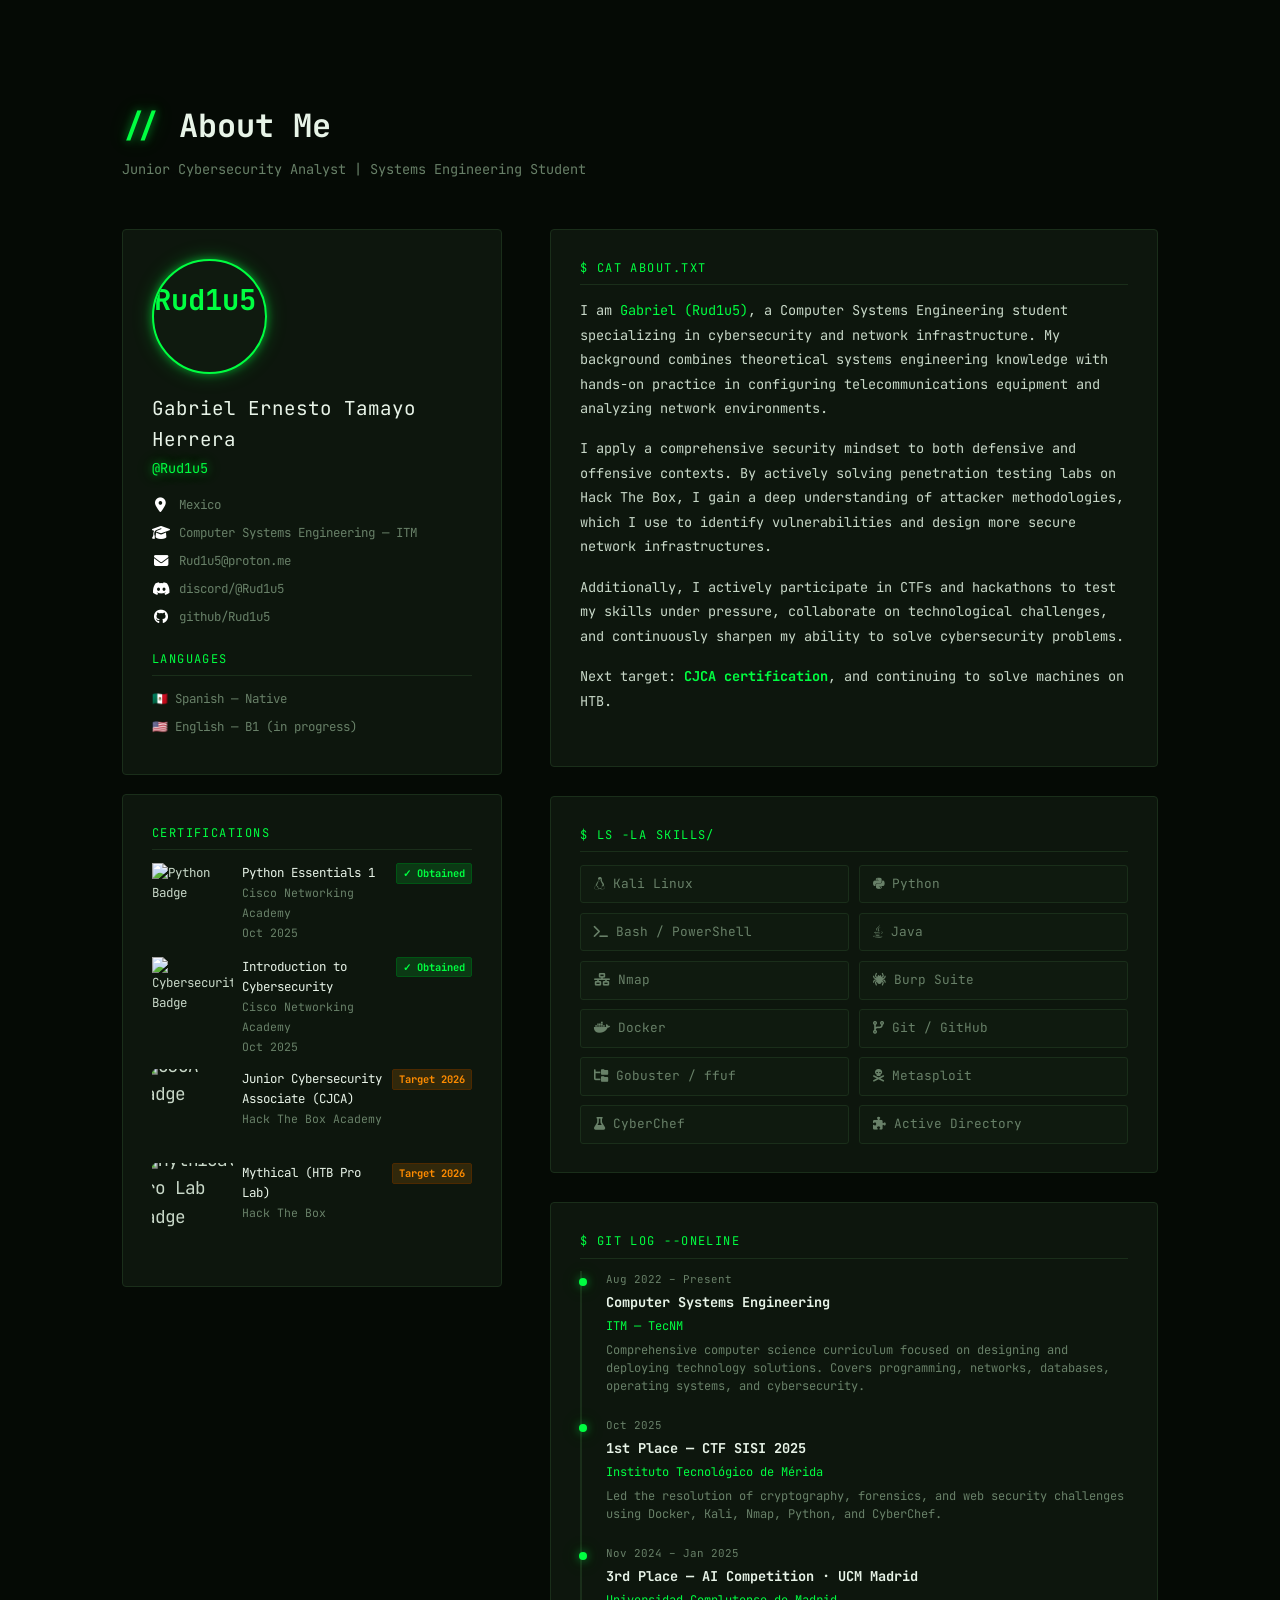
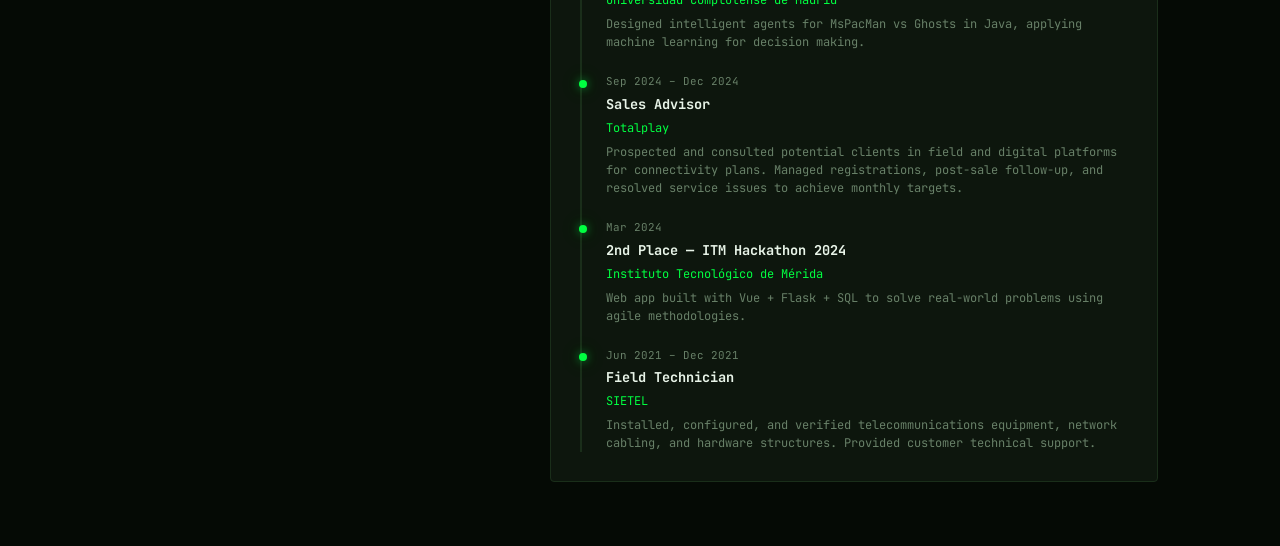
==== pages/about.html @ e1cc3253 "fix: correct email address typo in about page" ====
<!DOCTYPE html>
<html lang="en">

<head>
  <meta charset="UTF-8" />
  <meta name="viewport" content="width=device-width, initial-scale=1.0" />
  <title>About // Rud1u5</title>
  <link rel="icon" type="image/png" href="../assets/icon/favicon.png">
  <link rel="preconnect" href="https://fonts.googleapis.com">
  <link rel="preconnect" href="https://fonts.gstatic.com" crossorigin>
  <link
    href="https://fonts.googleapis.com/css2?family=JetBrains+Mono:ital,wght@0,100..800;1,100..800&family=Share+Tech+Mono&display=swap"
    rel="stylesheet">
  <link rel="stylesheet" href="https://cdnjs.cloudflare.com/ajax/libs/font-awesome/6.5.1/css/all.min.css"
    integrity="sha512-DTOQO9RWCH3ppGqcWaEA1BIZOC6xxalwEsw9c2QQeAIftl+Vegovlnee1c9QX4TctnWMn13TZye+giMm8e2LwA=="
    crossorigin="anonymous" referrerpolicy="no-referrer" />
  <link rel="stylesheet" href="../assets/css/style.css" />
  <script src="../assets/js/components.js" defer></script>
</head>

<body>

  <!-- NAVBAR -->
  <div id="navbar-placeholder" data-active="/about"></div>

  <div class="page-hero">
    <h1><span class="accent">//</span> About Me</h1>
    <p>Junior Cybersecurity Analyst | Systems Engineering Student</p>
  </div>

  <div class="section">
    <div class="about-grid">

      <!-- LEFT COLUMN: profile card + certs -->
      <div style="display:flex; flex-direction:column; gap:1.2rem;">
        <div class="about-card">
          <img src="../assets/img/Rud1u5.jpg" alt="Rud1u5" class="about-avatar" />
          <div class="about-name">Gabriel Ernesto Tamayo Herrera</div>
          <div class="about-handle">@Rud1u5</div>

          <div class="about-info-row">
            <span class="icon"><i class="fa-solid fa-location-dot"></i></span> Mexico
          </div>
          <div class="about-info-row">
            <span class="icon"><i class="fa-solid fa-graduation-cap"></i></span> Computer Systems Engineering — ITM
          </div>
          <div class="about-info-row">
            <a href="mailto:Rud1u5@proton.me" id="email-link">
              <span class="icon"><i class="fa-solid fa-envelope"></i></span> Rud1u5@proton.me
            </a>
          </div>
          <div class="about-info-row">
            <a href="https://discord.com/users/438461222501744640" target="_blank">
              <span class="icon"><i class="fa-brands fa-discord"></i></span> discord/@Rud1u5
            </a>
          </div>
          <div class="about-info-row">
            <a href="https://github.com/Rud1u5" target="_blank">
              <span class="icon"><i class="fa-brands fa-github"></i></span> github/Rud1u5
            </a>
          </div>

          <div class="about-section-title">Languages</div>
          <div class="about-info-row">🇲🇽 Spanish — Native</div>
          <div class="about-info-row">🇺🇸 English — B1 (in progress)</div>
        </div>

        <div class="about-card">
          <div class="about-section-title" style="margin-top:0">Certifications</div>

          <div class="cert-item">
            <span class="cert-icon">
              <img src="https://images.credly.com/size/340x340/images/68c0b94d-f6ac-40b1-a0e0-921439eb092e/image.png"
                class="cert-badge-img" alt="Python Badge" />
            </span>
            <div style="flex:1">
              <span class="cert-name">Python Essentials 1</span>
              <span class="cert-org">Cisco Networking Academy <br> Oct 2025</span>
            </div>
            <span class="cert-status cert-done">✓ Obtained</span>
          </div>

          <div class="cert-item">
            <span class="cert-icon">
              <img src="https://images.credly.com/size/340x340/images/af8c6b4e-fc31-47c4-8dcb-eb7a2065dc5b/I2CS__1_.png"
                class="cert-badge-img" alt="Cybersecurity Badge" />
            </span>
            <div style="flex:1">
              <span class="cert-name">Introduction to Cybersecurity</span>
              <span class="cert-org">Cisco Networking Academy <br> Oct 2025</span>
            </div>
            <span class="cert-status cert-done">✓ Obtained</span>
          </div>

          <div class="cert-item">
            <span class="cert-icon">
              <img
                src="https://cdn-bpneb.nitrocdn.com/ENtBxVaizcDYgrlIsVvatwuuZcDUlekS/assets/images/optimized/rev-c3bd8fa/appliedtechnologyacademy.com/wp-content/uploads/2025/09/HTB-CJCA-300x300.webp"
                class="cert-badge-img contain-fit" alt="CJCA Badge" />
            </span>
            <div style="flex:1">
              <span class="cert-name">Junior Cybersecurity Associate (CJCA)</span>
              <span class="cert-org">Hack The Box Academy</span>
            </div>
            <span class="cert-status cert-progress">Target 2026</span>
          </div>

          <div class="cert-item">
            <span class="cert-icon">
              <img src="https://app.hackthebox.com/images/icons/ic-prolabs/ic-mythical-overview.png"
                class="cert-badge-img contain-fit" alt="Mythical Pro Lab Badge" />
            </span>
            <div style="flex:1">
              <span class="cert-name">Mythical (HTB Pro Lab)</span>
              <span class="cert-org">Hack The Box</span>
            </div>
            <span class="cert-status cert-progress">Target 2026</span>
          </div>
        </div>
      </div>

      <!-- RIGHT COLUMN: bio + skills + timeline -->
      <div style="display:flex; flex-direction:column; gap:1.8rem;">

        <div class="about-card">
          <div class="about-section-title" style="margin-top:0">$ cat about.txt</div>
          <div class="about-bio">
            <p>
              I am <span style="color:var(--green)">Gabriel (Rud1u5)</span>, a Computer Systems Engineering student
              specializing in cybersecurity and network infrastructure. My
              background
              combines theoretical systems engineering knowledge with hands-on practice in configuring
              telecommunications equipment and analyzing network environments.
            </p>
            <p>
              I apply a comprehensive security mindset to both defensive and offensive contexts. By actively solving
              penetration testing labs on Hack The Box, I gain a deep understanding of attacker methodologies,
              which I use to identify vulnerabilities and design more secure network infrastructures.
            </p>
            <p>
              Additionally, I actively participate in CTFs and hackathons to test my skills under pressure,
              collaborate on technological challenges, and continuously sharpen my ability to solve
              cybersecurity problems.
            </p>
            <p>
              Next target: <strong style="color:var(--green)">CJCA certification</strong>, and continuing to solve
              machines on HTB.
            </p>
          </div>
        </div>

        <div class="about-card">
          <div class="about-section-title" style="margin-top:0">$ ls -la skills/</div>
          <div class="skill-grid">
            <div class="skill-item"><span class="si"><i class="fa-brands fa-linux"></i></span> Kali Linux</div>
            <div class="skill-item"><span class="si"><i class="fa-brands fa-python"></i></span> Python</div>
            <div class="skill-item"><span class="si"><i class="fa-solid fa-terminal"></i></span> Bash / PowerShell</div>
            <div class="skill-item"><span class="si"><i class="fa-brands fa-java"></i></span> Java</div>
            <div class="skill-item"><span class="si"><i class="fa-solid fa-network-wired"></i></span> Nmap</div>
            <div class="skill-item"><span class="si"><i class="fa-solid fa-spider"></i></span> Burp Suite</div>
            <div class="skill-item"><span class="si"><i class="fa-brands fa-docker"></i></span> Docker</div>
            <div class="skill-item"><span class="si"><i class="fa-solid fa-code-branch"></i></span> Git / GitHub</div>
            <div class="skill-item"><span class="si"><i class="fa-solid fa-folder-tree"></i></span> Gobuster / ffuf
            </div>
            <div class="skill-item"><span class="si"><i class="fa-solid fa-skull-crossbones"></i></span> Metasploit
            </div>
            <div class="skill-item"><span class="si"><i class="fa-solid fa-flask"></i></span> CyberChef</div>
            <div class="skill-item"><span class="si"><i class="fa-solid fa-puzzle-piece"></i></span> Active Directory
            </div>
          </div>
        </div>

        <div class="about-card">
          <div class="about-section-title" style="margin-top:0">$ git log --oneline</div>
          <div class="timeline">

            <div class="timeline-item">
              <div class="tl-date">Aug 2022 – Present</div>
              <div class="tl-title">Computer Systems Engineering</div>
              <div class="tl-org">ITM — TecNM</div>
              <div class="tl-desc">Comprehensive computer science curriculum focused on designing and deploying
                technology solutions. Covers programming, networks, databases, operating systems, and cybersecurity.
              </div>
            </div>
            <div class="timeline-item">
              <div class="tl-date">Oct 2025</div>
              <div class="tl-title">1st Place — CTF SISI 2025</div>
              <div class="tl-org">Instituto Tecnológico de Mérida</div>
              <div class="tl-desc">Led the resolution of cryptography, forensics, and web security challenges
                using Docker, Kali, Nmap, Python, and CyberChef.</div>
            </div>

            <div class="timeline-item">
              <div class="tl-date">Nov 2024 – Jan 2025</div>
              <div class="tl-title">3rd Place — AI Competition · UCM Madrid</div>
              <div class="tl-org">Universidad Complutense de Madrid</div>
              <div class="tl-desc">Designed intelligent agents for MsPacMan vs Ghosts in Java, applying machine
                learning for decision making.</div>
            </div>

            <div class="timeline-item">
              <div class="tl-date">Sep 2024 – Dec 2024</div>
              <div class="tl-title">Sales Advisor</div>
              <div class="tl-org">Totalplay</div>
              <div class="tl-desc">Prospected and consulted potential clients in field and digital platforms for
                connectivity plans. Managed registrations, post-sale follow-up, and resolved service issues to achieve
                monthly targets.</div>
            </div>

            <div class="timeline-item">
              <div class="tl-date">Mar 2024</div>
              <div class="tl-title">2nd Place — ITM Hackathon 2024</div>
              <div class="tl-org">Instituto Tecnológico de Mérida</div>
              <div class="tl-desc">Web app built with Vue + Flask + SQL to solve real-world problems using agile
                methodologies.</div>
            </div>

            <div class="timeline-item">
              <div class="tl-date">Jun 2021 – Dec 2021</div>
              <div class="tl-title">Field Technician</div>
              <div class="tl-org">SIETEL</div>
              <div class="tl-desc">Installed, configured, and verified telecommunications equipment, network cabling,
                and hardware structures. Provided customer technical support.</div>
            </div>



          </div>
        </div>

      </div>
    </div>
  </div>

  <!-- FOOTER -->
  <div id="footer-placeholder"></div>

  <script src="../assets/js/writeups-data.js"></script>
  <script src="../assets/js/main.js"></script>
</body>

</html>
---- assets/css/style.css ----
/* ================================================
   Rud1u5 Portfolio — Cyberpunk Hacker Theme
   ================================================ */

:root {
  --bg: #050a05;
  --bg2: #0a110a;
  --bg3: #0f1a0f;
  --surface: #0d160d;
  --border: #1a2e1a;
  --green: #00ff41;
  --green-dim: #00cc33;
  --green-mute: #005514;
  --cyan: #00ffff;
  --cyan-dim: #00cccc;
  --red: #ff2d2d;
  --orange: #ff8c00;
  --yellow: #eed202;
  --text: #c8d8c8;
  --text-dim: #688068;
  --text-bright: #e8f4e8;
  --font-mono: 'JetBrains Mono', 'Share Tech Mono', 'Courier New', monospace;
  --glow-g: 0 0 8px #00ff4180, 0 0 20px #00ff4140;
  --glow-c: 0 0 8px #00ffff80, 0 0 20px #00ffff40;
}

*,
*::before,
*::after {
  box-sizing: border-box;
  margin: 0;
  padding: 0;
}

html {
  scroll-behavior: smooth;
}

body {
  background: var(--bg);
  color: var(--text);
  font-family: var(--font-mono);
  font-size: 14px;
  line-height: 1.6;
  min-height: 100vh;
  overflow-x: hidden;
}

/* ── OVERLAYS ── */
.scanlines {
  pointer-events: none;
  position: fixed;
  inset: 0;
  z-index: 9999;
  background: repeating-linear-gradient(0deg,
      transparent,
      transparent 2px,
      rgba(0, 255, 65, 0.015) 2px,
      rgba(0, 255, 65, 0.015) 4px);
}

.noise {
  pointer-events: none;
  position: fixed;
  inset: 0;
  z-index: 9998;
  opacity: .04;
  background-image: url("data:image/svg+xml,%3Csvg viewBox='0 0 256 256' xmlns='http://www.w3.org/2000/svg'%3E%3Cfilter id='n'%3E%3CfeTurbulence type='fractalNoise' baseFrequency='0.9' numOctaves='4' stitchTiles='stitch'/%3E%3C/filter%3E%3Crect width='100%25' height='100%25' filter='url(%23n)'/%3E%3C/svg%3E");
  background-size: 128px 128px;
}

/* ── NAVBAR ── */
.navbar {
  position: fixed;
  top: 0;
  left: 0;
  right: 0;
  z-index: 1000;
  display: flex;
  align-items: center;
  justify-content: space-between;
  padding: 0 2rem;
  height: 56px;
  background: rgba(5, 10, 5, 0.92);
  border-bottom: 1px solid var(--border);
  backdrop-filter: blur(8px);
}

.nav-brand {
  font-size: 1rem;
  color: var(--green);
  text-shadow: var(--glow-g);
  white-space: nowrap;
}

.nav-links {
  position: absolute;
  left: 50%;
  transform: translateX(-50%);
  display: flex;
  list-style: none;
  gap: 0.2rem;
}


.nav-links a {
  display: block;
  padding: 0.4rem 0.8rem;
  color: var(--text-dim);
  text-decoration: none;
  font-size: 0.8rem;
  border: 1px solid transparent;
  transition: all 0.2s;
  letter-spacing: 0.05em;
}

.nav-links a:hover,
.nav-links a.active {
  color: var(--green);
  border-color: var(--green-mute);
  background: rgba(0, 255, 65, 0.05);
  text-shadow: var(--glow-g);
}

.nav-status {
  display: flex;
  align-items: center;
  gap: 0.5rem;
  font-size: 0.7rem;
  color: var(--text-dim);
}

.status-dot {
  width: 8px;
  height: 8px;
  border-radius: 50%;
  background: var(--green);
  box-shadow: var(--glow-g);
  animation: pulse-dot 2s infinite;
}

@keyframes pulse-dot {

  0%,
  100% {
    opacity: 1;
  }

  50% {
    opacity: 0.3;
  }
}

/* ── RESPONSIVE NAVBAR (Móviles y Tablets) ── */
@media (max-width: 768px) {
  .navbar {
    height: auto;
    flex-direction: column;
    padding: 0.8rem 1rem;
    gap: 0.8rem;
    align-items: flex-start;
  }

  .nav-links {
    position: static;
    transform: none;
    width: 100%;
    justify-content: center;
    flex-wrap: nowrap;
    gap: 0.25rem;
  }

  .nav-links a {
    padding: 0.3rem 0.5rem;
    font-size: 0.75rem;
  }

  .nav-status {
    position: absolute;
    top: 0.9rem;
    right: 1.5rem;
  }

  /* ── WRITEUP RESPONSIVE ── */
  .writeup-content {
    margin: 110px auto 2rem;
    padding: 0 1.2rem;
  }

  .writeup-header {
    flex-direction: column;
    align-items: flex-start;
    gap: 1rem;
  }

  .writeup-dates {
    margin-left: 0;
    width: 100%;
  }
}

/* ── CURSOR BLINK ── */
.cursor-blink {
  animation: blink 1s step-end infinite;
  color: var(--green);
}

@keyframes blink {

  0%,
  100% {
    opacity: 1;
  }

  50% {
    opacity: 0;
  }
}

/* ── HERO ── */
.hero {
  min-height: 100vh;
  padding: 80px 2rem 3rem;
  display: flex;
  flex-direction: column;
  align-items: center;
  justify-content: center;
  gap: 2.5rem;
  position: relative;
}

.hero::before {
  content: '';
  position: absolute;
  inset: 0;
  background:
    radial-gradient(ellipse 60% 50% at 50% 40%, rgba(0, 255, 65, 0.06) 0%, transparent 70%),
    radial-gradient(ellipse 40% 30% at 80% 80%, rgba(0, 255, 255, 0.04) 0%, transparent 60%);
  pointer-events: none;
}

/* ── TERMINAL ── */
.hero-terminal {
  width: 100%;
  max-width: 760px;
  background: var(--surface);
  border: 1px solid var(--green-mute);
  border-radius: 8px;
  box-shadow: 0 0 40px rgba(0, 255, 65, 0.08), 0 0 80px rgba(0, 255, 65, 0.04);
  overflow: hidden;
}

.terminal-bar {
  background: var(--bg3);
  padding: 0.6rem 1rem;
  display: flex;
  align-items: center;
  gap: 0.5rem;
  border-bottom: 1px solid var(--border);
}

.t-btn {
  width: 12px;
  height: 12px;
  border-radius: 50%;
}

.t-btn.red {
  background: #ff5f57;
}

.t-btn.yellow {
  background: #febc2e;
}

.t-btn.green {
  background: #28c840;
}

.t-title {
  margin-left: auto;
  margin-right: auto;
  font-size: 0.75rem;
  color: var(--text-dim);
  position: absolute;
  left: 50%;
  transform: translateX(-50%);
}

.terminal-body {
  padding: 1.5rem;
  display: flex;
  flex-direction: column;
  gap: 0.4rem;
}

.t-line {
  opacity: 0;
  animation: fadein 0.3s ease forwards;
  animation-delay: var(--delay, 0s);
}

@keyframes fadein {
  to {
    opacity: 1;
  }
}

.t-prompt {
  color: var(--green);
  margin-right: 0.5rem;
}

.t-cmd {
  color: var(--text-bright);
}

.t-output {
  color: var(--green-dim);
}

.t-comment {
  color: var(--text-dim);
  font-style: italic;
}

.skill-tag {
  display: inline-block;
  margin: 2px;
  padding: 2px 8px;
  border: 1px solid var(--green-mute);
  border-radius: 2px;
  font-size: 0.75rem;
  background: rgba(0, 255, 65, 0.07);
  color: var(--green);
}

/* ── HERO STATS ── */
.hero-stats {
  display: grid;
  grid-template-columns: repeat(3, 1fr);
  gap: 1rem;
  width: 100%;
  max-width: 760px;
}

@media (max-width: 600px) {
  .hero-stats {
    grid-template-columns: 1fr;
  }
}

/* ── GLOW CARD (Componente Reutilizable) ── */
.glow-card {
  position: relative;
  overflow: hidden;
  transition: border-color 0.3s, box-shadow 0.3s;
}

.glow-card::before {
  content: '';
  position: absolute;
  top: 0;
  left: 0;
  right: 0;
  height: 2px;
  background: var(--green);
  box-shadow: var(--glow-g);
  transform: scaleX(0);
  transition: transform 0.3s;
}

.glow-card:hover::before {
  transform: scaleX(1);
}

.glow-card:hover {
  border-color: var(--green-mute);
  box-shadow: 0 0 20px rgba(0, 255, 65, 0.08);
}

.stat-card {
  background: var(--surface);
  border: 1px solid var(--border);
  border-radius: 4px;
  padding: 1.2rem 1rem;
  text-align: center;
}

.stat-icon {
  font-size: 1.4rem;
  color: var(--green);
  text-shadow: var(--glow-g);
  margin-bottom: 0.5rem;
}

.stat-num {
  font-size: 2.2rem;
  font-weight: 700;
  color: var(--green);
  text-shadow: var(--glow-g);
  line-height: 1;
  margin-bottom: 0.4rem;
}

.stat-label {
  font-size: 0.68rem;
  color: var(--text-dim);
  text-transform: uppercase;
  letter-spacing: 0.08em;
}

/* ── SECTIONS ── */
.section {
  padding: 4rem 2rem;
  max-width: 1100px;
  margin: 0 auto;
}

.page-hero+.section {
  padding-top: 0rem;
}


.section-header {
  display: flex;
  align-items: center;
  justify-content: space-between;
  margin-bottom: 2rem;
  border-bottom: 1px solid var(--border);
  padding-bottom: 1rem;
}

.section-header h2 {
  font-size: 1.2rem;
  color: var(--text-bright);
  letter-spacing: 0.05em;
}

.latest-writeups {
  padding-top: 2.75rem;
  padding-bottom: 2.75rem;
}

.projects-preview {
  padding-top: 2.75rem;
}


.accent {
  color: var(--green);
  text-shadow: var(--glow-g);
}

/* ── BUTTONS ── */
.btn-ghost {
  color: var(--text-dim);
  text-decoration: none;
  border: 1px solid var(--border);
  padding: 0.35rem 0.8rem;
  font-size: 0.75rem;
  font-family: var(--font-mono);
  transition: all 0.2s;
}

.btn-ghost:hover {
  color: var(--green);
  border-color: var(--green-mute);
  background: rgba(0, 255, 65, 0.05);
}

.btn-primary {
  display: inline-block;
  color: var(--bg);
  background: var(--green);
  text-decoration: none;
  border: 1px solid var(--green);
  padding: 0.4rem 1rem;
  font-size: 0.78rem;
  font-family: var(--font-mono);
  font-weight: 700;
  transition: all 0.2s;
  cursor: pointer;
}

.btn-primary:hover {
  background: transparent;
  color: var(--green);
  box-shadow: var(--glow-g);
}

/* ── WRITEUPS GRID ── */
.writeups-grid {
  display: grid;
  grid-template-columns: repeat(auto-fill, minmax(280px, 1fr));
  grid-auto-rows: 1fr;
  gap: 1.2rem;
}

/* ── WRITEUP CARD ── */
.machine-card {
  background: var(--surface);
  border: 1px solid var(--border);
  border-radius: 4px;
  padding: 1.4rem;
  display: flex;
  flex-direction: column;
  gap: 0.8rem;
  transition: all 0.25s;
  position: relative;
  overflow: hidden;
  text-decoration: none;
  color: inherit;
}

.machine-card::before {
  content: '';
  position: absolute;
  left: 0;
  top: 0;
  bottom: 0;
  width: 3px;
  background: var(--diff-color, var(--green));
  box-shadow: 0 0 10px var(--diff-color, var(--green));
}

/* Aumentar el resplandor de las tarjetas HARD (Rojas) */
.machine-card.card-hard::before {
  box-shadow: 0 0 18px var(--red), 0 0 10px var(--red);
}

/* Aumentar el resplandor de las tarjetas MEDIUM (Naranjas) */
.machine-card.card-medium::before {
  box-shadow: 0 0 16px var(--orange), 0 0 10px var(--orange);
}

.machine-card:hover {
  border-color: var(--diff-color, var(--green-mute));
  transform: translateY(-2px);
  box-shadow: 0 8px 30px rgba(0, 0, 0, 0.4), 0 0 20px rgba(0, 255, 65, 0.06);
}

.card-top {
  display: flex;
  align-items: center;
  justify-content: space-between;
  gap: 0.5rem;
}

.machine-avatar-mini {
  width: 40px;
  height: 40px;
  border-radius: 4px;
  border: none;
  flex-shrink: 0;
}

.card-title {
  font-size: 1rem;
  font-weight: 700;
  color: var(--text-bright);
  letter-spacing: 0.03em;
}

.card-platform {
  font-size: 0.68rem;
  padding: 2px 8px;
  border-radius: 2px;
  font-weight: 700;
  letter-spacing: 0.08em;
  text-transform: uppercase;
  white-space: nowrap;
}

.writeup-platform-logo {
  height: 22px;
  width: auto;
  object-fit: contain;
  display: block;
}

.card-platform-logo {
  height: 20px;
  width: auto;
  object-fit: contain;
  display: block;
  flex-shrink: 0;
}

.plat-htb {
  background: rgba(158, 255, 0, 0.15);
  color: #9eff00;
  border: 1px solid #9eff0044;
}

.plat-thm {
  background: rgba(255, 32, 32, 0.15);
  color: #ff2020;
  border: 1px solid #ff202044;
}

.plat-docker {
  background: rgba(0, 153, 255, 0.15);
  color: #0099ff;
  border: 1px solid #0099ff44;
}

.card-meta {
  display: flex;
  gap: 0.6rem;
  align-items: center;
  flex-wrap: wrap;
}

.diff-badge {
  font-size: 0.68rem;
  font-weight: 700;
  padding: 2px 8px;
  border-radius: 2px;
  text-transform: uppercase;
  letter-spacing: 0.08em;
}

.diff-easy {
  background: rgba(0, 255, 65, 0.15);
  color: var(--green);
  border: 1px solid var(--green-mute);
  --diff-color: var(--green);
}

.diff-medium {
  background: rgba(255, 140, 0, 0.15);
  color: var(--orange);
  border: 1px solid #4d2900;
  --diff-color: var(--orange);
}

.diff-hard {
  background: rgba(255, 45, 45, 0.15);
  color: var(--red);
  border: 1px solid #4d0000;
  --diff-color: var(--red);
}

/* ── HTB TYPE BADGE ── */
.type-badge {
  font-size: 0.68rem;
  font-weight: 700;
  padding: 2px 8px;
  border-radius: 2px;
  text-transform: uppercase;
  letter-spacing: 0.08em;
  display: inline-flex;
  align-items: center;
  gap: 0.3rem;
}

.type-machine {
  background: transparent;
  color: var(--text-dim);
  border: none;
  font-weight: 400;
  text-transform: none;
}


.type-challenge {
  background: rgba(0, 255, 255, 0.1);
  color: var(--cyan);
  border: 1px solid rgba(0, 255, 255, 0.2);
}

.os-badge {
  font-size: 0.75rem;
  color: var(--text-dim);
  display: flex;
  align-items: center;
  gap: 0.35rem;
}

.os-badge i {
  font-size: 0.85rem;
  /* Agrandamos un poco para darle más presencia visual */
}

/* ── TYPE ICON-ONLY INDICATOR ── */
.type-icon-only {
  display: inline-flex;
  align-items: center;
  color: var(--text-dim);
  font-size: 0.85rem;
}

/* ── COMBINED TYPE · OS BADGE (Option A) ── */
.type-os-badge {
  font-size: 0.75rem;
  color: var(--text-dim);
  display: inline-flex;
  align-items: center;
  gap: 0.35rem;
}

.type-os-badge i {
  font-size: 0.82rem;
}

.type-os-sep {
  color: var(--border);
  font-size: 0.8rem;
  margin: 0 0.1rem;
  user-select: none;
}

.card-date {
  font-size: 0.68rem;
  color: var(--text-dim);
  margin-left: auto;
}

.card-desc {
  font-size: 0.78rem;
  color: var(--text-dim);
  line-height: 1.5;
}

.card-tags {
  display: flex;
  gap: 0.4rem;
  flex-wrap: wrap;
}

.tag {
  font-size: 0.65rem;
  padding: 1px 6px;
  border: 1px solid var(--border);
  color: var(--text-dim);
  border-radius: 2px;
}

.card-footer {
  margin-top: auto;
  display: flex;
  justify-content: flex-end;
}

/* ── HTB DASHBOARD MINI ── */
.htb-dash-mini {
  display: flex;
  gap: 3rem;
  align-items: center;
  background: var(--surface);
  border: 1px solid var(--border);
  border-radius: 4px;
  padding: 2rem;
  flex-wrap: wrap;
}

.htb-user-info {
  display: flex;
  align-items: center;
  gap: 1.5rem;
}

.htb-avatar {
  position: relative;
  width: 72px;
  height: 72px;
  flex-shrink: 0;
}

.avatar-ring {
  position: absolute;
  inset: 0;
  border-radius: 50%;
  border: 2px solid var(--green);
  box-shadow: var(--glow-g);
  animation: spin 8s linear infinite;
}

@keyframes spin {
  to {
    transform: rotate(360deg);
  }
}

.avatar-inner {
  position: absolute;
  inset: 6px;
  border-radius: 50%;
  background: var(--bg3);
  border: 1px solid var(--green-mute);
  display: flex;
  align-items: center;
  justify-content: center;
  font-size: 1.1rem;
  font-weight: 700;
  color: var(--green);
}

.htb-user-details h3 {
  font-size: 1.2rem;
  color: var(--text-bright);
  margin-bottom: 0.2rem;
}

.htb-user-details p {
  font-size: 0.75rem;
  color: var(--text-dim);
  margin-bottom: 0.6rem;
}

.htb-link {
  color: var(--green);
  text-decoration: none;
  font-size: 0.78rem;
  transition: text-shadow 0.2s;
}

.htb-link:hover {
  text-shadow: var(--glow-g);
}

.htb-bars {
  flex: 1;
  min-width: 220px;
  display: flex;
  flex-direction: column;
  gap: 1rem;
}

.htb-bar-row {
  display: grid;
  grid-template-columns: 60px 1fr 30px;
  align-items: center;
  gap: 0.8rem;
  font-size: 0.78rem;
  color: var(--text-dim);
}

.bar-track {
  height: 8px;
  background: var(--bg3);
  border: 1px solid var(--border);
  border-radius: 2px;
  overflow: hidden;
}

.bar-fill {
  height: 100%;
  border-radius: 2px;
  transition: width 1.5s cubic-bezier(0.4, 0, 0.2, 1);
}

.bar-fill.easy {
  background: var(--green);
  box-shadow: 0 0 8px var(--green);
}

.bar-fill.medium {
  background: var(--orange);
  box-shadow: 0 0 8px var(--orange);
}

.bar-fill.hard {
  background: var(--red);
  box-shadow: 0 0 8px var(--red);
}

.easy-c {
  color: var(--green);
}

.medium-c {
  color: var(--orange);
}

.hard-c {
  color: var(--red);
}

.bar-num {
  text-align: right;
}

/* ── FOOTER ── */
.footer {
  border-top: 1px solid var(--border);
  padding: 2rem;
  display: flex;
  justify-content: space-between;
  align-items: center;
  flex-wrap: wrap;
  gap: 1rem;
  font-size: 0.75rem;
  color: var(--text-dim);
}

.footer-links {
  display: flex;
  gap: 1.5rem;
}

.footer-links a {
  color: var(--text-dim);
  text-decoration: none;
  transition: color 0.2s;
  position: relative;
}

.footer-links a:hover {
  color: var(--green);
  text-shadow: var(--glow-g);
}

/* ================================================
   WRITEUPS PAGE
   ================================================ */
.page-hero {
  padding: 100px 2rem 3rem;
  max-width: 1100px;
  margin: 0 auto;
}

.page-hero h1 {
  font-size: 2rem;
  color: var(--text-bright);
  margin-bottom: 0.5rem;
}

.page-hero p {
  color: var(--text-dim);
  font-size: 0.85rem;
}

.filters {
  padding: 0 2rem 2rem;
  max-width: 1100px;
  margin: 0 auto;
}

.filter-row {
  display: flex;
  gap: 0.5rem;
  flex-wrap: wrap;
  margin-bottom: 0.8rem;
}

.filter-label {
  font-size: 0.7rem;
  color: var(--text-dim);
  text-transform: uppercase;
  letter-spacing: 0.1em;
  display: flex;
  align-items: center;
  margin-right: 0.3rem;
}

.filter-btn {
  font-family: var(--font-mono);
  font-size: 0.75rem;
  padding: 0.3rem 0.8rem;
  background: transparent;
  border: 1px solid var(--border);
  color: var(--text-dim);
  cursor: pointer;
  border-radius: 2px;
  transition: all 0.2s;
  display: inline-flex;
  align-items: center;
}

.filter-btn i {
  font-size: 0.88rem;
  /* Agrandamos el icono para darle más peso visual */
  margin-right: 0.35rem;
}

.filter-btn:hover {
  border-color: var(--green-mute);
  color: var(--green);
}

.filter-btn.active {
  background: rgba(0, 255, 65, 0.1);
  border-color: var(--green);
  color: var(--green);
  box-shadow: 0 0 8px rgba(0, 255, 65, 0.15);
}

.writeup-count {
  font-size: 0.75rem;
  color: var(--text-dim);
  margin-bottom: 1.5rem;
}

.writeup-count span {
  color: var(--green);
}

/* ================================================
   ABOUT PAGE
   ================================================ */
.about-grid {
  display: grid;
  grid-template-columns: 1fr 1.6fr;
  gap: 3rem;
  align-items: start;
}

@media (max-width: 700px) {
  .about-grid {
    grid-template-columns: 1fr;
    gap: 1.8rem;
  }

  .about-grid>div {
    display: contents !important;
  }

  .about-grid>div:first-child>.about-card:nth-child(1) {
    order: 1;
  }

  .about-grid>div:last-child>.about-card:nth-child(1) {
    order: 2;
  }

  .about-grid>div:first-child>.about-card:nth-child(2) {
    order: 3;
  }

  .about-grid>div:last-child>.about-card:nth-child(2) {
    order: 4;
  }

  .about-grid>div:last-child>.about-card:nth-child(3) {
    order: 5;
  }
}

.about-card {
  background: var(--surface);
  border: 1px solid var(--border);
  border-radius: 4px;
  padding: 1.8rem;
}

.about-avatar {
  width: 115px;
  height: 115px;
  border-radius: 50%;
  border: 2px solid var(--green);
  box-shadow: var(--glow-g);
  background: var(--bg3);
  display: flex;
  align-items: center;
  justify-content: center;
  font-size: 1.8rem;
  font-weight: 700;
  color: var(--green);
  margin-bottom: 1.2rem;
  object-fit: cover;
}

.about-name {
  font-size: 1.2rem;
  color: var(--text-bright);
  margin-bottom: 0.2rem;
}

.about-handle {
  color: var(--green);
  font-size: 0.85rem;
  margin-bottom: 1rem;
  text-shadow: var(--glow-g);
}

.about-info-row {
  display: flex;
  align-items: center;
  gap: 0.6rem;
  font-size: 0.78rem;
  color: var(--text-dim);
  margin-bottom: 0.5rem;
}

.about-info-row .icon {
  font-size: 0.9rem;
  color: #ffffff;
  display: inline-flex;
  align-items: center;
  justify-content: center;
  width: 18px;
  text-align: center;
  transition: color 0.2s ease, text-shadow 0.2s ease;
}

.about-info-row a {
  position: relative;
  text-decoration: none;
  color: var(--text-dim);
  display: inline-flex;
  align-items: center;
  gap: 0.6rem;
  transition: transform 0.2s ease, text-shadow 0.2s ease, color 0.2s ease;
}

.about-info-row a:hover {
  transform: scale(1.04);
  color: var(--green);
  text-shadow: var(--glow-g);
}

.about-info-row a:hover .icon {
  color: var(--green);
  text-shadow: var(--glow-g);
}

.tooltip-toast {
  position: absolute;
  bottom: 125%;
  left: 50%;
  transform: translateX(-50%) translateY(5px);
  background: var(--bg2);
  border: 1px solid var(--green);
  color: var(--green);
  font-family: var(--font-mono);
  font-size: 0.68rem;
  padding: 3px 8px;
  border-radius: 3px;
  box-shadow: var(--glow-g);
  white-space: nowrap;
  pointer-events: none;
  opacity: 0;
  transition: opacity 0.2s ease, transform 0.2s ease;
  z-index: 100;
}

.tooltip-toast.visible {
  opacity: 1;
  transform: translateX(-50%) translateY(0);
}

.about-section-title {
  font-size: 0.75rem;
  text-transform: uppercase;
  letter-spacing: 0.12em;
  color: var(--green);
  margin: 1.4rem 0 0.8rem;
  padding-bottom: 0.4rem;
  border-bottom: 1px solid var(--border);
}

.cert-item {
  display: flex;
  align-items: flex-start;
  gap: 0.6rem;
  margin-bottom: 0.8rem;
  font-size: 0.78rem;
}

.cert-icon {
  width: 81px;
  height: 81px;
  display: flex;
  align-items: center;
  justify-content: center;
  overflow: hidden;
  flex-shrink: 0;
}

.cert-badge-img {
  width: 100%;
  height: 100%;
  object-fit: cover;
  display: block;
}

.cert-badge-img.contain-fit {
  object-fit: contain;
  transform: scale(1.42);
}

.cert-name {
  color: var(--text-bright);
  display: block;
}

.cert-org {
  color: var(--text-dim);
  font-size: 0.72rem;
}

.cert-status {
  font-size: 0.65rem;
  padding: 1px 6px;
  border-radius: 2px;
  font-weight: 700;
  margin-left: auto;
  white-space: nowrap;
}

.cert-done {
  background: rgba(0, 255, 65, 0.15);
  color: var(--green);
  border: 1px solid var(--green-mute);
}

.cert-progress {
  background: rgba(255, 140, 0, 0.15);
  color: var(--orange);
  border: 1px solid #4d2900;
}

.cert-goal {
  background: rgba(100, 100, 100, 0.1);
  color: var(--text-dim);
  border: 1px solid var(--border);
}

.about-bio {
  font-size: 0.85rem;
  line-height: 1.8;
  color: var(--text);
  margin-bottom: 1.5rem;
}

.about-bio p {
  margin-bottom: 1rem;
}

.skill-grid {
  display: grid;
  grid-template-columns: repeat(2, 1fr);
  gap: 0.6rem;
}

.skill-item {
  background: var(--bg3);
  border: 1px solid var(--border);
  border-radius: 3px;
  padding: 0.5rem 0.8rem;
  font-size: 0.80rem;
  color: var(--text-dim);
  display: flex;
  align-items: center;
  gap: 0.5rem;
}

.skill-item .si {
  color: inherit;
}

.timeline {
  border-left: 2px solid var(--border);
  padding-left: 1.5rem;
  display: flex;
  flex-direction: column;
  gap: 1.4rem;
  margin-top: 0.5rem;
}

.timeline-item {
  position: relative;
}

.timeline-item::before {
  content: '';
  position: absolute;
  left: -1.7rem;
  top: 0.4rem;
  width: 8px;
  height: 8px;
  border-radius: 50%;
  background: var(--green);
  box-shadow: var(--glow-g);
}

.tl-date {
  font-size: 0.68rem;
  color: var(--text-dim);
  margin-bottom: 0.2rem;
}

.tl-title {
  font-size: 0.85rem;
  color: var(--text-bright);
  font-weight: 700;
  margin-bottom: 0.2rem;
}

.tl-org {
  font-size: 0.75rem;
  color: var(--green);
  margin-bottom: 0.3rem;
}

.tl-desc {
  font-size: 0.75rem;
  color: var(--text-dim);
  line-height: 1.5;
}

/* ================================================
   PROJECTS & LABS PAGE
   ================================================ */
.projects-layout {
  display: grid;
  grid-template-columns: 320px 1fr;
  gap: 2rem;
  align-items: start;
}

@media (max-width: 850px) {
  .projects-layout {
    grid-template-columns: 1fr;
  }
}

.platform-column,
.projects-column {
  display: flex;
  flex-direction: column;
  gap: 1rem;
}

.sub-section-title {
  font-size: 0.75rem;
  color: var(--text-dim);
  text-transform: uppercase;
  letter-spacing: 0.1em;
  border-bottom: 1px solid var(--border);
  padding-bottom: 0.4rem;
  margin-bottom: 0.5rem;
}

.platform-card {
  background: var(--surface);
  border: 1px solid var(--border);
  border-radius: 4px;
  padding: 1.5rem;
  position: relative;
  transition: border-color 0.2s, box-shadow 0.2s;
}

.platform-card:hover {
  border-color: var(--border-hover, var(--green-mute));
}

.platform-card.htb {
  --btn-color: var(--green);
}

.platform-card.thm {
  --btn-color: var(--red);
  --border-hover: rgba(255, 45, 45, 0.4);
}

.platform-card.cylab {
  --btn-color: var(--orange);
  --border-hover: rgba(255, 140, 0, 0.4);
}

.platform-card.dockerlabs {
  --btn-color: var(--cyan);
  --border-hover: rgba(0, 255, 255, 0.4);
}

.card-brand {
  font-size: 0.62rem;
  color: var(--text-dim);
  text-transform: uppercase;
  letter-spacing: 0.12em;
  margin-bottom: 0.8rem;
  font-weight: 700;
}

.profile-summary {
  display: flex;
  align-items: center;
  gap: 0.8rem;
  margin-bottom: 1rem;
}

.platform-avatar {
  width: 42px;
  height: 42px;
  border-radius: 50%;
  border: 1px solid var(--btn-color);
  box-shadow: 0 0 8px rgba(0, 255, 65, 0.5), 0 0 15px rgba(0, 255, 65, 0.2);
  background: var(--bg3);
  display: flex;
  align-items: center;
  justify-content: center;
  font-weight: 700;
  color: var(--btn-color);
  font-size: 0.9rem;
}

.platform-avatar.red {
  box-shadow: 0 0 8px rgba(255, 45, 45, 0.6), 0 0 15px rgba(255, 45, 45, 0.3);
}

.platform-avatar.orange {
  box-shadow: 0 0 8px rgba(255, 140, 0, 0.6), 0 0 15px rgba(255, 140, 0, 0.3);
}

.platform-avatar.cyan {
  box-shadow: 0 0 8px rgba(0, 255, 255, 0.5), 0 0 15px rgba(0, 255, 255, 0.2);
}

.platform-avatar img {
  width: 22px;
  height: 22px;
  object-fit: contain;
}

.profile-details h3 {
  font-size: 1rem;
  color: var(--text-bright);
  line-height: 1.2;
}

.badge-rank {
  font-size: 0.68rem;
  font-weight: 700;
}

.mini-stats-grid {
  display: grid;
  grid-template-columns: repeat(3, 1fr);
  gap: 0.4rem;
  margin-bottom: 1.2rem;
}

.mini-stat {
  background: var(--bg3);
  border: 1px solid var(--border);
  border-radius: 3px;
  padding: 0.4rem 0.2rem;
  text-align: center;
}

.mini-stat .value {
  display: block;
  font-size: 1.05rem;
  font-weight: 700;
  color: var(--btn-color);
  line-height: 1.1;
}

.mini-stat .label {
  display: block;
  font-size: 0.55rem;
  color: var(--text-dim);
  text-transform: uppercase;
  margin-top: 0.15rem;
  letter-spacing: 0.05em;
}

.btn-platform {
  display: block;
  width: 100%;
  padding: 0.5rem;
  text-align: center;
  font-size: 0.72rem;
  font-weight: 700;
  text-decoration: none;
  border-radius: 3px;
  border: 1px solid var(--btn-color);
  background: rgba(5, 10, 5, 0.4);
  color: var(--btn-color);
  transition: all 0.2s ease-in-out;
  cursor: pointer;
}

.btn-platform:hover:not(.disabled) {
  background: var(--btn-color);
  color: var(--bg);
  box-shadow: 0 0 10px var(--btn-color);
}

.btn-platform.disabled {
  opacity: 0.4;
  border-color: var(--border);
  color: var(--text-dim);
  cursor: not-allowed;
}

/* Projects Cards */
.project-card {
  background: var(--surface);
  border: 1px solid var(--border);
  border-radius: 4px;
  padding: 1.8rem;
  position: relative;
}

.card-status-bar {
  display: flex;
  align-items: center;
  gap: 0.4rem;
  font-size: 0.62rem;
  font-weight: 700;
  letter-spacing: 0.08em;
  margin-bottom: 0.6rem;
}

.proj-date {
  margin-left: auto;
  font-size: 0.65rem;
  font-weight: normal;
  letter-spacing: 0.05em;
  color: inherit;
  opacity: 0.6;
}

.status-indicator-dot {
  width: 6px;
  height: 6px;
  border-radius: 50%;
}

/* Estado: En progreso (Naranja parpadeante) */
.card-status-bar.in-progress {
  color: var(--orange);
}

.card-status-bar.in-progress .status-indicator-dot {
  background: var(--orange);
  box-shadow: 0 0 8px var(--orange);
  animation: pulse-dot 2s infinite;
}

/* Estado: Completado (Verde estático brillante) */
.card-status-bar.completed {
  color: var(--green);
}

.card-status-bar.completed .status-indicator-dot {
  background: var(--green);
  box-shadow: var(--glow-g);
}

.proj-title {
  font-size: 1.15rem;
  color: var(--text-bright);
  margin-bottom: 0.5rem;
  font-weight: 700;
}

.proj-desc {
  font-size: 0.82rem;
  color: var(--text-dim);
  line-height: 1.6;
  margin-bottom: 1.2rem;
}

.proj-tech-tags {
  display: flex;
  flex-wrap: wrap;
  gap: 0.4rem;
}

.tech-tag {
  font-size: 0.68rem;
  padding: 0.15rem 0.5rem;
  background: var(--bg3);
  border: 1px solid var(--border);
  color: var(--cyan);
  border-radius: 2px;
  font-weight: 700;
}

/* Tags para proyectos en progreso (Naranja) */
.project-card.in-progress .tech-tag {
  color: var(--orange);
  border-color: rgba(255, 140, 0, 0.3);
  background: rgba(255, 140, 0, 0.05);
}

/* Tags para proyectos completados (Verde) */
.project-card.completed .tech-tag {
  color: var(--green);
  border-color: var(--green-mute);
  background: rgba(0, 255, 65, 0.05);
}

/* Homepage Projects Preview Widget */
.projects-preview-grid {
  display: grid;
  grid-template-columns: 1fr;
  gap: 1.5rem;
  align-items: stretch;
}

.thesis-preview-card {
  background: var(--surface);
  border: 1px solid var(--border);
  padding: 1.5rem;
  border-radius: 4px;
}

.preview-status {
  display: flex;
  align-items: center;
  gap: 0.4rem;
  font-size: 0.65rem;
  font-weight: 700;
  margin-bottom: 0.5rem;
}

.preview-status.in-progress {
  color: var(--orange);
}

.preview-status.in-progress .status-indicator-dot {
  background: var(--orange);
  box-shadow: 0 0 8px var(--orange);
  animation: pulse-dot 2s infinite;
}

.preview-status.completed {
  color: var(--green);
}

.preview-status.completed .status-indicator-dot {
  background: var(--green);
  box-shadow: var(--glow-g);
}

.thesis-preview-card h3 {
  font-size: 1.1rem;
  color: var(--text-bright);
  margin-bottom: 0.4rem;
}

.thesis-preview-card p {
  font-size: 0.78rem;
  color: var(--text-dim);
  margin-bottom: 0.8rem;
}

.view-details-link {
  font-size: 0.72rem;
  color: var(--green);
  text-shadow: var(--glow-g);
  font-weight: 700;
}

.platform-mini-widget {
  background: var(--surface);
  border: 1px solid var(--border);
  padding: 1.5rem;
  border-radius: 4px;
  display: flex;
  flex-direction: column;
  justify-content: space-between;
}

.mini-widget-title {
  font-size: 0.62rem;
  color: var(--text-dim);
  text-transform: uppercase;
  letter-spacing: 0.12em;
  margin-bottom: 1rem;
  font-weight: 700;
}

.platform-mini-badges {
  display: flex;
  flex-direction: column;
  gap: 0.6rem;
}

.mini-badge-row {
  display: flex;
  justify-content: space-between;
  font-size: 0.78rem;
  align-items: center;
}

.mini-badge-row span {
  color: var(--text);
}

.mini-badge-row .badge-val {
  color: var(--green);
  font-size: 0.75rem;
  font-weight: 700;
  text-shadow: var(--glow-g);
}

/* WRITEUP DETAIL */
.writeup-content {
  max-width: 860px;
  margin: 100px auto 4rem;
  padding: 0 2rem;
}

.writeup-header {
  margin-bottom: 2.5rem;
  border-bottom: 1px solid var(--border);
  padding-bottom: 1.5rem;
  display: flex;
  gap: 1.5rem;
  align-items: center;
}

.writeup-dates {
  margin-left: auto;
  display: flex;
  gap: 1rem;
  align-items: center;
  font-size: 0.68rem;
  color: var(--text-dim);
  flex-wrap: wrap;
}

.machine-avatar-large {
  width: 100px;
  height: 100px;
  border-radius: 6px;
  border: 1px solid var(--border);
  box-shadow: var(--glow-g);
  flex-shrink: 0;
}

.writeup-header h1 {
  font-size: 1.8rem;
  color: var(--text-bright);
  margin-bottom: 0.4rem;
}

.writeup-body {
  line-height: 1.8;
  font-size: 0.88rem;
  color: var(--text);
}

.writeup-body h2 {
  color: var(--green);
  font-size: 1.1rem;
  margin: 2rem 0 0.8rem;
  padding-left: 0.8rem;
  border-left: 3px solid var(--green);
}

.writeup-body h3 {
  color: var(--green);
  font-size: 0.95rem;
  margin: 1.5rem 0 0.5rem;
}

.writeup-body p {
  margin-bottom: 1rem;
}

.writeup-body code {
  background: var(--bg3);
  border: 1px solid var(--green-mute);
  padding: 0.1em 0.4em;
  border-radius: 2px;
  font-family: var(--font-mono);
  font-size: 0.85em;
  color: var(--text-bright);
  white-space: pre-wrap;
  word-break: break-word;
  overflow-wrap: break-word;
}

.writeup-body a {
  color: var(--orange);
  text-decoration: none;
  border-bottom: 1.5px dashed var(--orange);
  display: inline-block;
  line-height: 1.1;
  transition: transform 0.2s ease, text-shadow 0.2s ease, color 0.2s ease, border-color 0.2s ease;
}

.writeup-body a:hover {
  transform: scale(1.04);
  color: var(--green);
  border-bottom: 1px solid var(--green);
  text-shadow: var(--glow-g);
}

.writeup-body pre {
  background: var(--bg3);
  border: 1px solid var(--border);
  border-left: 3px solid var(--green-mute);
  padding: 1.2rem;
  border-radius: 3px;
  overflow-x: auto;
  margin: 1rem 0;
  position: relative;
}

/* Botón de copiar código estilo Cyberpunk */
.copy-code-btn {
  position: absolute;
  top: 0.5rem;
  right: 0.5rem;
  background: rgba(5, 10, 5, 0.85);
  border: 1px solid var(--border);
  color: var(--text-dim);
  font-family: var(--font-mono);
  font-size: 0.65rem;
  padding: 0.25rem 0.5rem;
  cursor: pointer;
  border-radius: 2px;
  transition: all 0.2s ease-in-out;
  opacity: 0;
  backdrop-filter: blur(4px);
}

.writeup-body pre:hover .copy-code-btn {
  opacity: 1;
}

.copy-code-btn:hover {
  color: var(--green);
  border-color: var(--green);
  background: rgba(0, 255, 65, 0.08);
  box-shadow: var(--glow-g);
}

.copy-code-btn.copied {
  color: var(--cyan);
  border-color: var(--cyan);
  background: rgba(0, 255, 255, 0.08);
  box-shadow: var(--glow-c);
}

.writeup-body pre code {
  background: none;
  border: none;
  padding: 0;
  color: var(--green);
  font-size: 0.82em;
}

.writeup-body pre code .code-comment {
  color: var(--text-dim);
  font-style: italic;
}

.writeup-body blockquote {
  border-left: 3px solid var(--cyan);
  padding-left: 1rem;
  color: var(--text-dim);
  margin: 1rem 0;
  font-style: italic;
}

/* ── CALLOUTS DE WRITEUPS (Estilo Obsidian) ── */
.writeup-body blockquote.callout {
  border-left: 4px solid var(--callout-color, var(--cyan));
  background: rgba(0, 255, 255, 0.02);
  padding: 1rem 1.2rem;
  margin: 1.5rem 0;
  border-radius: 4px;
  font-style: normal;
  color: var(--text);
  overflow-x: auto;
}

.writeup-body blockquote.callout-info,
.writeup-body blockquote.callout-note,
.writeup-body blockquote.callout-tip {
  --callout-color: var(--cyan);
  background: rgba(0, 255, 255, 0.01);
}

.writeup-body blockquote.callout-warning,
.writeup-body blockquote.callout-caution {
  --callout-color: var(--orange);
  background: rgba(255, 140, 0, 0.01);
}

.writeup-body blockquote.callout-important {
  --callout-color: var(--red);
  background: rgba(255, 45, 45, 0.01);
}

.callout-title {
  color: var(--callout-color);
  font-weight: 700;
  text-transform: uppercase;
  font-size: 0.8rem;
  letter-spacing: 0.05em;
  margin-right: 0.5rem;
}

.writeup-body img {
  display: block;
  max-width: 100%;
  height: auto;
  margin: 2rem auto;
  border-radius: 6px;
  border: 1px solid var(--border);
  box-shadow: 0 8px 30px rgba(0, 0, 0, 0.5);
}

/* ── TABLAS DE WRITEUPS RESPONSIVAS ── */
.writeup-body table {
  display: block;
  width: max-content;
  max-width: 100%;
  overflow-x: auto;
  border-collapse: collapse;
  margin: 1.5rem auto;
  border: 1px solid var(--border);
}

.writeup-body th,
.writeup-body td {
  padding: 0.6rem 1rem;
  border: 1px solid var(--border);
  text-align: left;
  font-size: 0.8rem;
}

.writeup-body th {
  background: var(--bg3);
  color: var(--green);
  font-weight: 700;
  text-transform: uppercase;
  font-size: 0.75rem;
  letter-spacing: 0.05em;
}

.writeup-body tr:nth-child(even) {
  background: rgba(0, 255, 65, 0.02);
}

.back-link {
  display: inline-flex;
  align-items: center;
  gap: 0.4rem;
  color: var(--text-dim);
  text-decoration: none;
  font-size: 0.78rem;
  margin-bottom: 1.5rem;
  transition: color 0.2s;
}

.back-link:hover {
  color: var(--green);
}

/* hidden */
.hidden {
  display: none !important;
}

/* ── RESPONSIVE ABOUT PAGE (Móviles) ── */
@media (max-width: 600px) {
  .about-card {
    padding: 1.2rem;
  }

  .skill-grid {
    grid-template-columns: 1fr;
  }

  .cert-item {
    flex-direction: column;
    align-items: center;
    text-align: center;
    border: 1px solid var(--border);
    padding: 1.2rem 1rem;
    border-radius: 4px;
    background: rgba(0, 255, 65, 0.01);
    gap: 0.8rem;
  }

  .cert-status {
    margin-left: 0;
    width: 100%;
    text-align: center;
  }
}

/* ── HERO RESPONSIVE (Página de Inicio - Móviles) ── */
@media (max-width: 768px) {
  .hero {
    padding-top: 120px !important;
    padding-left: 1.2rem !important;
    padding-right: 1.2rem !important;
    justify-content: flex-start !important;
    min-height: auto !important;
    gap: 1.5rem !important;
  }
}

/* ================================================
   LOCKED WRITEUP — UNLOCK SCREEN
   ================================================ */

/* Lock badge on vault cards */
.lock-badge {
  display: inline-flex;
  align-items: center;
  gap: 0.3rem;
  font-size: 0.65rem;
  color: var(--yellow);
  border: 1px solid var(--orange);
  background: rgba(255, 140, 0, 0.15);
  padding: 1px 6px;
  border-radius: 2px;
  text-transform: uppercase;
  letter-spacing: 0.06em;
  margin-left: 0.3rem;
  vertical-align: middle;
}

/* Unlock terminal container */
.unlock-terminal {
  max-width: 780px;
  margin: 2.5rem auto;
  border: 1px solid var(--green-mute);
  border-radius: 4px;
  background: var(--surface);
  box-shadow: 0 0 30px rgba(0, 255, 65, 0.06), inset 0 0 60px rgba(0, 0, 0, 0.4);
  overflow: hidden;
}

/* Terminal top bar */
.unlock-bar {
  background: var(--bg3);
  border-bottom: 1px solid var(--green-mute);
  padding: 0.55rem 1rem;
  display: flex;
  align-items: center;
  gap: 0.6rem;
  font-size: 0.72rem;
  color: var(--text-dim);
}

.unlock-bar-dots {
  display: flex;
  gap: 5px;
}

.unlock-bar-dots span {
  width: 10px;
  height: 10px;
  border-radius: 50%;
}

.unlock-bar-dots .d-red {
  background: #ff5f57;
}

.unlock-bar-dots .d-yellow {
  background: #ffbd2e;
}

.unlock-bar-dots .d-green {
  background: #28c840;
}

/* Terminal body */
.unlock-body {
  padding: .2rem 3rem 1.5rem;
}

/* Lock icon header */
.unlock-icon-row {
  display: flex;
  flex-direction: column;
  align-items: center;
  text-align: center;
  gap: 0.5rem;
  margin-bottom: 1.2rem;
}

.unlock-lock-icon {
  font-size: 2rem;
  color: var(--yellow);
  animation: lockPulse 2.5s ease-in-out infinite;
}

@keyframes lockPulse {

  0%,
  100% {
    text-shadow: none;
  }

  50% {
    text-shadow: 0 0 12px var(--orange);
  }
}

.unlock-title {
  font-size: 1.5rem;
  font-weight: 700;
  color: var(--text-bright);
  letter-spacing: 0.06em;
  text-align: center;
}

.unlock-subtitle {
  font-size: 0.8rem;
  color: var(--text-dim);
  margin-top: 0.2rem;
  text-align: center;
}

/* Prompt line */
.unlock-prompt-line {
  font-size: 0.78rem;
  color: var(--text-dim);
  margin-bottom: 1.2rem;
  padding: 0.5rem 0.8rem;
  background: var(--bg);
  border-left: 2px solid var(--green-mute);
}

.unlock-prompt-line .t-prompt {
  color: var(--green);
  margin-right: 0.4rem;
}

.unlock-prompt-line .t-cmd {
  color: var(--text);
}

/* Input row */
.unlock-input-group {
  display: flex;
  gap: 0.3rem;
  align-items: stretch;
  margin-bottom: .6rem;
}

.unlock-input {
  flex: 1;
  background: var(--bg);
  border: 1px solid var(--border);
  color: var(--green);
  font-family: var(--font-mono);
  font-size: 0.85rem;
  padding: 0.6rem 0.9rem;
  border-radius: 3px;
  outline: none;
  transition: border-color 0.2s, box-shadow 0.2s;
  caret-color: var(--green);
}

.unlock-input::placeholder {
  color: var(--text-dim);
}

.unlock-input:focus {
  border-color: var(--green-mute);
  box-shadow: 0 0 0 2px rgba(0, 255, 65, 0.1);
}

.unlock-btn {
  background: rgba(0, 255, 65, 0.1);
  border: 1px solid var(--green);
  color: var(--green);
  font-family: var(--font-mono);
  font-size: 0.8rem;
  font-weight: 700;
  padding: 0.6rem 1.2rem;
  cursor: pointer;
  border-radius: 3px;
  letter-spacing: 0.05em;
  transition: all 0.2s;
  white-space: nowrap;
}

.unlock-btn:hover {
  background: rgba(0, 255, 65, 0.18);
  box-shadow: 0 0 12px rgba(0, 255, 65, 0.2);
}

.unlock-btn:disabled {
  opacity: 0.4;
  cursor: not-allowed;
}

/* Error message */
.unlock-error {
  font-size: 0.75rem;
  color: var(--red);
  padding: 0.4rem 0;
  min-height: 1.4rem;
  transition: opacity 0.3s;
  opacity: 0;
}

.unlock-error.visible {
  opacity: 1;
}

/* Hint */
.unlock-hint {
  margin-top: 1.2rem;
  font-size: 0.7rem;
  color: var(--text-dim);
  border-top: 1px solid var(--border);
  padding-top: 1rem;
  line-height: 1.6;
}

/* Shake animation on wrong flag */
@keyframes shake {

  0%,
  100% {
    transform: translateX(0);
  }

  15% {
    transform: translateX(-6px);
  }

  30% {
    transform: translateX(6px);
  }

  45% {
    transform: translateX(-5px);
  }

  60% {
    transform: translateX(5px);
  }

  75% {
    transform: translateX(-3px);
  }

  90% {
    transform: translateX(3px);
  }
}

.unlock-terminal.shake {
  animation: shake 0.5s ease;
  border-color: var(--red);
  box-shadow: 0 0 20px rgba(255, 45, 45, 0.25);
}

/* Unlock success fade-in */
@keyframes fadeInUp {
  from {
    opacity: 0;
    transform: translateY(12px);
  }

  to {
    opacity: 1;
    transform: translateY(0);
  }
}

.writeup-unlocked {
  animation: fadeInUp 0.5s ease forwards;
}

/* ── UNLOCK TERMINAL — RESPONSIVE (móvil) ── */
@media (max-width: 600px) {
  .unlock-terminal {
    margin: 1.5rem 0.5rem;
    border-radius: 3px;
  }

  .unlock-body {
    padding: 0.8rem 1.2rem 1.4rem;
  }

  .unlock-title {
    font-size: 1.05rem;
  }

  .unlock-subtitle {
    font-size: 0.72rem;
  }

  /* Input + botón se apilan verticalmente */
  .unlock-input-group {
    flex-direction: column;
    gap: 0.5rem;
  }

  .unlock-btn {
    width: 100%;
    padding: 0.65rem 1rem;
    text-align: center;
  }

  .unlock-prompt-line {
    font-size: 0.72rem;
    word-break: break-all;
  }

  /* Forzar que las etiquetas del filtro ocupen toda la línea en móviles */
  .filter-label {
    width: 100%;
    margin-bottom: 0.3rem;
  }
}

/* Ajuste específico para el logo de CyLab que es más angosto */
img[src*="CyLab-Logo"] {
  transform: scale(1.35);
}
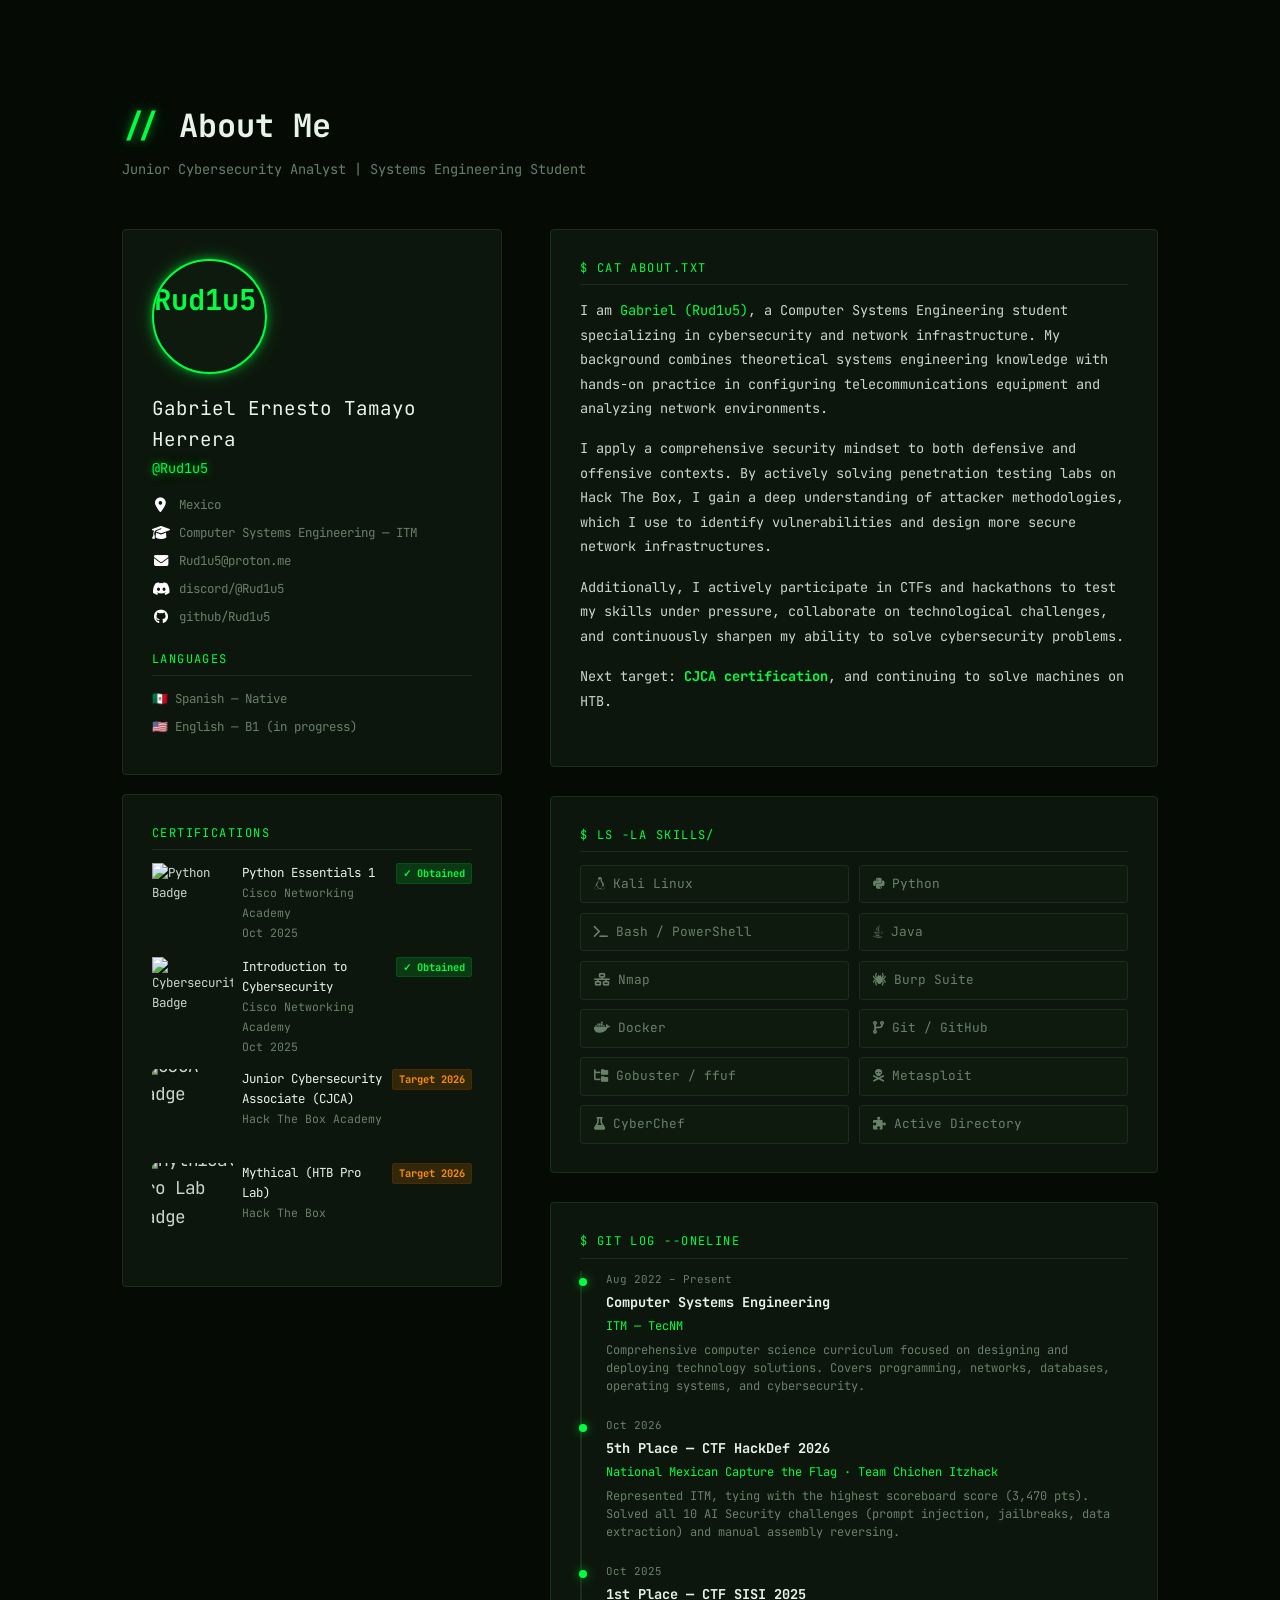
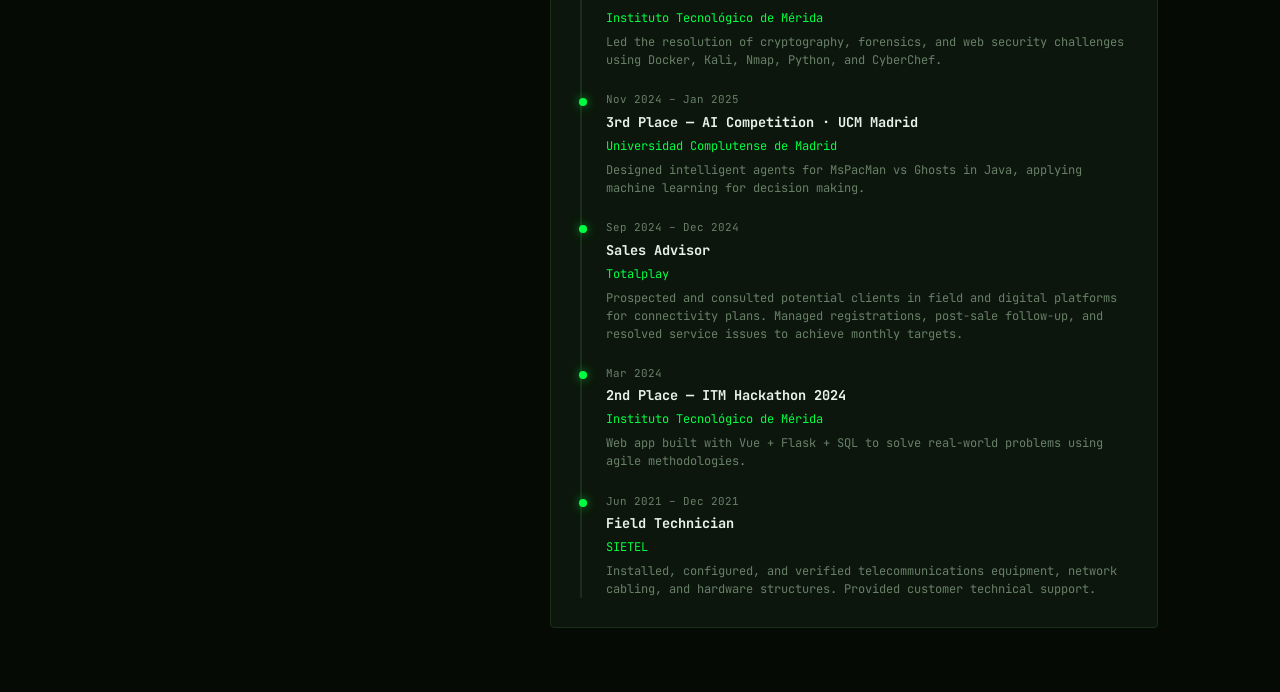
==== commit f5d61644: "feat: update HackDef 2026 achievements and scoreboard across portfolio" ====
--- a/pages/about.html
+++ b/pages/about.html
@@ -4,7 +4,17 @@
 <head>
   <meta charset="UTF-8" />
   <meta name="viewport" content="width=device-width, initial-scale=1.0" />
-  <title>About // Rud1u5</title>
+  <title>About • Rud1u5 | Junior Cybersecurity Analyst</title>
+  <meta name="description"
+    content="About Rud1u5. Computer Systems Engineering student, Junior Cybersecurity Analyst, CTF player and HackDef 2026 5th Place National.">
+  <meta name="author" content="Rud1u5">
+  <meta name="robots" content="index, follow">
+  <link rel="canonical" href="https://rud1u5.github.io/pages/about.html">
+  <meta property="og:title" content="About • Rud1u5">
+  <meta property="og:description" content="Junior Cybersecurity Analyst | Systems Engineering Student">
+  <meta property="og:url" content="https://rud1u5.github.io/pages/about.html">
+  <meta property="og:type" content="profile">
+  <meta property="og:image" content="https://rud1u5.github.io/assets/img/Rud1u5.jpg">
   <link rel="icon" type="image/png" href="../assets/icon/favicon.png">
   <link rel="preconnect" href="https://fonts.googleapis.com">
   <link rel="preconnect" href="https://fonts.gstatic.com" crossorigin>
@@ -94,9 +104,8 @@
 
           <div class="cert-item">
             <span class="cert-icon">
-              <img
-                src="https://cdn-bpneb.nitrocdn.com/ENtBxVaizcDYgrlIsVvatwuuZcDUlekS/assets/images/optimized/rev-c3bd8fa/appliedtechnologyacademy.com/wp-content/uploads/2025/09/HTB-CJCA-300x300.webp"
-                class="cert-badge-img contain-fit" alt="CJCA Badge" />
+              <img src="https://cptswriteup.to/wp-content/uploads/2026/03/cjca.png" class="cert-badge-img contain-fit"
+                alt="CJCA Badge" />
             </span>
             <div style="flex:1">
               <span class="cert-name">Junior Cybersecurity Associate (CJCA)</span>
@@ -182,6 +191,15 @@
                 technology solutions. Covers programming, networks, databases, operating systems, and cybersecurity.
               </div>
             </div>
+
+            <div class="timeline-item">
+              <div class="tl-date">Oct 2026</div>
+              <div class="tl-title">5th Place — CTF HackDef 2026</div>
+              <div class="tl-org">National Mexican Capture the Flag · Team Chichen Itzhack</div>
+              <div class="tl-desc">Represented ITM, tying with the highest scoreboard score (3,470 pts). Solved all 10
+                AI Security challenges (prompt injection, jailbreaks, data extraction) and manual assembly reversing.
+              </div>
+            </div>
             <div class="timeline-item">
               <div class="tl-date">Oct 2025</div>
               <div class="tl-title">1st Place — CTF SISI 2025</div>
--- a/assets/css/style.css
+++ b/assets/css/style.css
@@ -1833,11 +1833,21 @@
 }
 
 .writeup-body pre code {
-  background: none;
+  background: transparent !important;
   border: none;
-  padding: 0;
-  color: var(--green);
+  padding: 0 !important;
   font-size: 0.82em;
+}
+
+/* Evitar que highlight.js sobrescriba el fondo del contenedor pre */
+.hljs {
+  background: transparent !important;
+}
+
+/* Mantener el color verde hacker por defecto solo para bash/shell */
+.writeup-body pre code.language-bash,
+.writeup-body pre code.language-shell {
+  color: var(--green);
 }
 
 .writeup-body pre code .code-comment {
